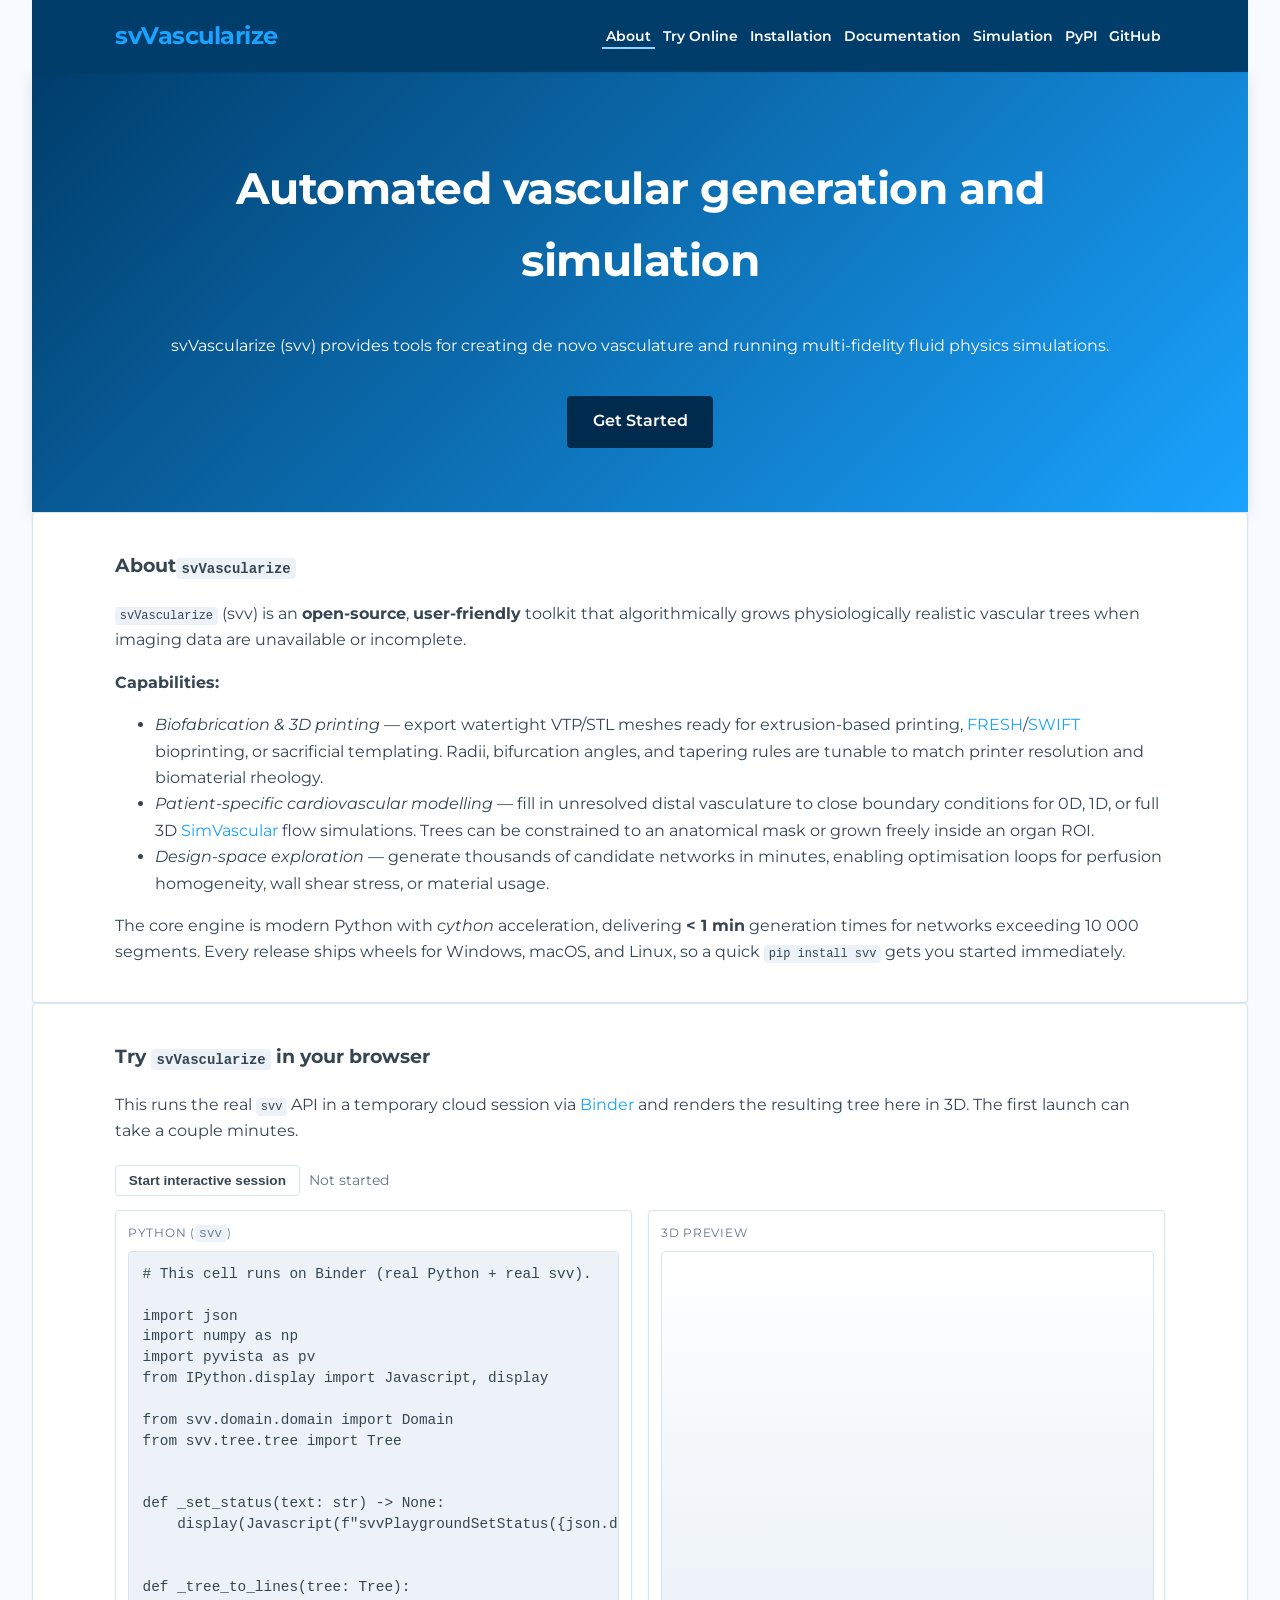
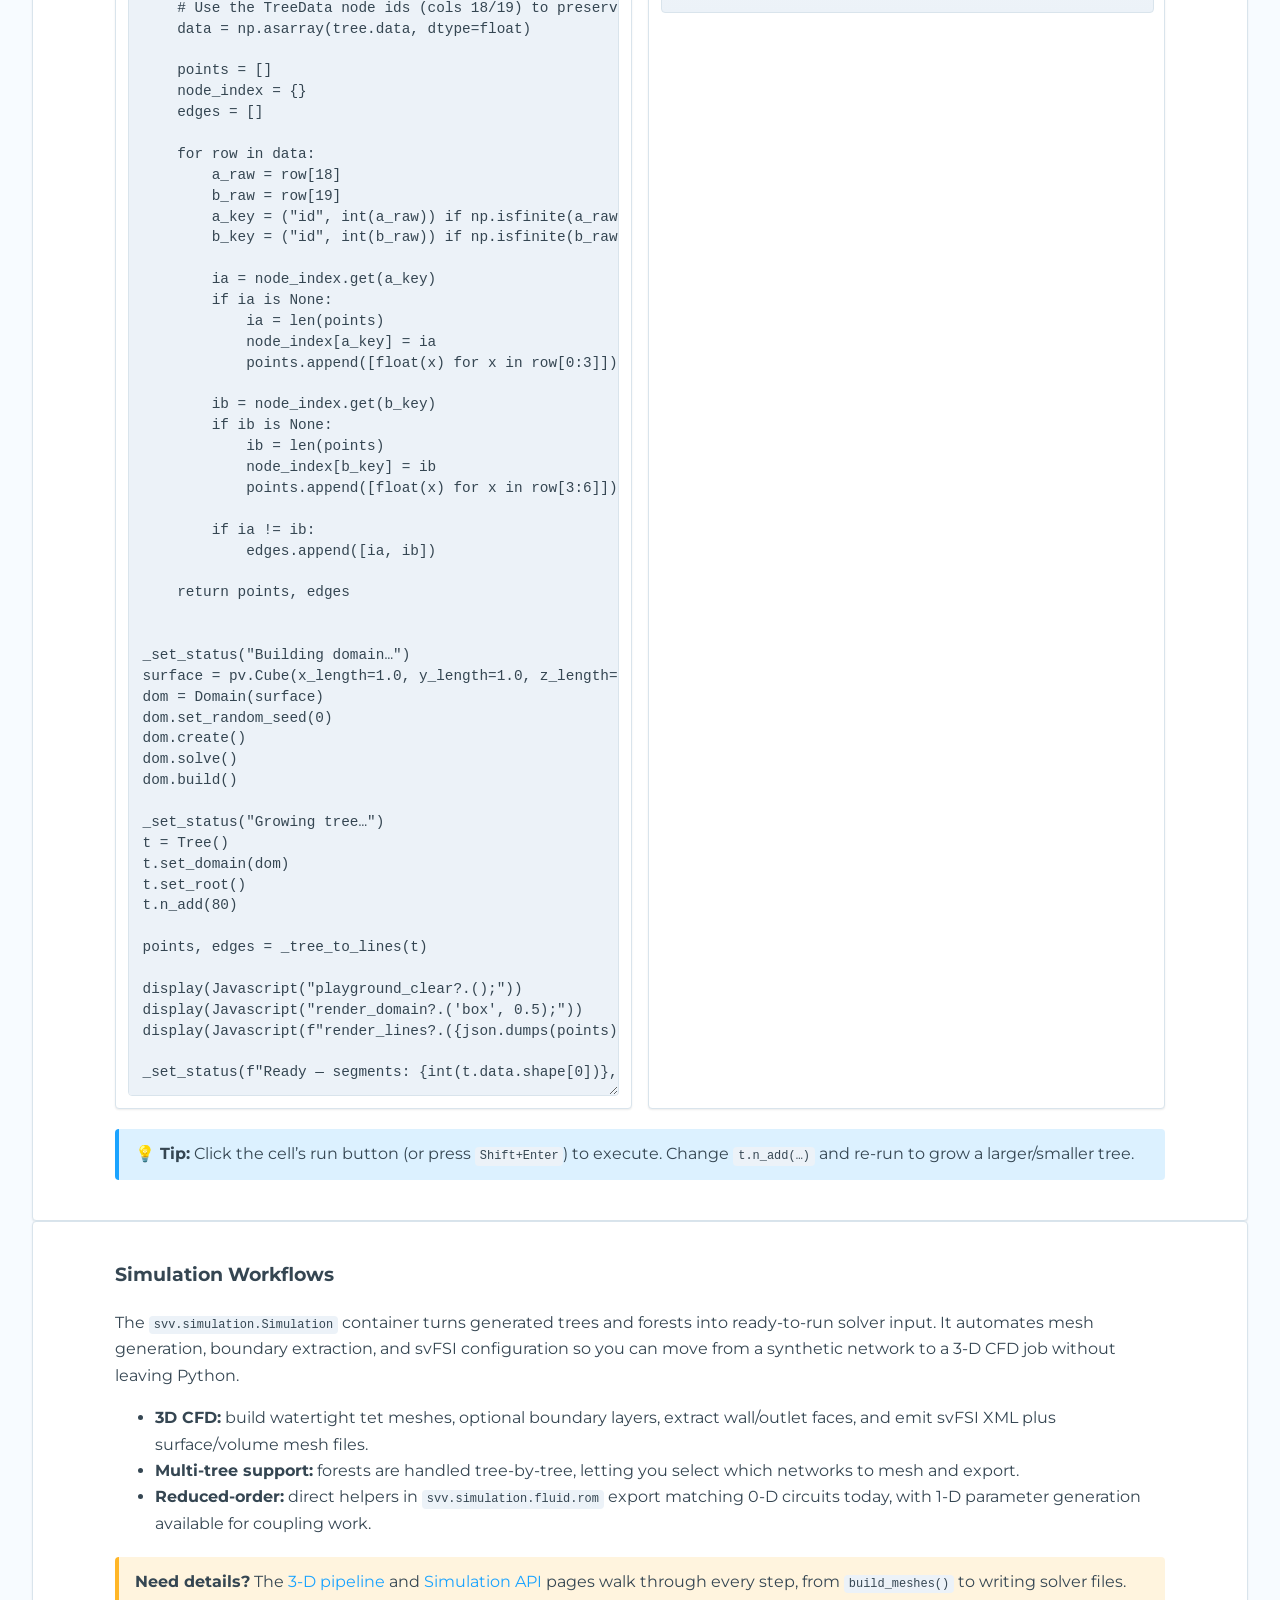
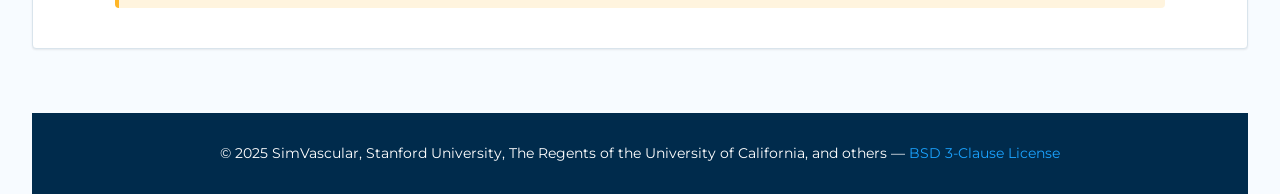
==== docs/index.html @ a95738e7 "merge: incorporate upstream SimVascular/svVascularize latest into performance branch Merges latest u" ====
<!DOCTYPE html>
<html lang="en">
<head>
  <meta charset="utf-8">
  <meta name="viewport" content="width=device-width, initial-scale=1">
  <title>svVascularize</title>
  <link href="https://fonts.googleapis.com/css?family=Montserrat:400,700" rel="stylesheet">
  <link rel="stylesheet" href="style.css">
</head>
<body>
  <header class="topnav">
    <div class="container">
      <h1><a href="index.html">svVascularize</a></h1>
      <nav>
        <a href="#about">About</a>
        <a href="#playground">Try Online</a>
        <a href="install.html">Installation</a>
        <a href="doc.html">Documentation</a>
        <a href="#simulation">Simulation</a>
        <a href="https://pypi.org/project/svv/" target="_blank">PyPI</a>
        <a href="https://github.com/SimVascular/svVascularize" target="_blank">GitHub</a>
      </nav>
    </div>
  </header>

  <section class="hero">
    <div class="container">
      <h2>Automated vascular generation and simulation</h2>
      <p>svVascularize (svv) provides tools for creating de novo vasculature and running multi-fidelity fluid physics simulations.</p>
      <a class="cta" href="https://github.com/SimVascular/svVascularize" target="_blank">Get Started</a>
    </div>
  </section>

  <section id="about" class="content">
    <div class="container">
      <h3>About<code>svVascularize</code> </h3>
      <p><code>svVascularize</code> (svv) is an <strong>open-source</strong>, <strong>user-friendly</strong> toolkit that algorithmically grows physiologically realistic vascular trees when imaging data are unavailable or incomplete.</p>
          <p><strong>Capabilities:</strong></p>
      <ul>
        <li><em>Biofabrication &amp; 3D printing</em> — export watertight VTP/STL meshes ready for extrusion-based printing, <a href="https://doi.org/10.1126/sciadv.1500758">FRESH</a>/<a href="https://doi.org/10.1126/sciadv.aaw2459">SWIFT</a> bioprinting, or sacrificial templating. Radii, bifurcation angles, and tapering rules are tunable to match printer resolution and biomaterial rheology.</li>
        <li><em>Patient-specific cardiovascular modelling</em> — fill in unresolved distal vasculature to close boundary conditions for 0D, 1D, or full 3D <a href="https://simvascular.github.io/">SimVascular</a> flow simulations. Trees can be constrained to an anatomical mask or grown freely inside an organ ROI.</li>
        <li><em>Design-space exploration</em> — generate thousands of candidate networks in minutes, enabling optimisation loops for perfusion homogeneity, wall shear stress, or material usage.</li>
      </ul>

      <p>The core engine is modern Python with <em>cython</em> acceleration, delivering <strong>&lt; 1 min</strong> generation times for networks exceeding 10 000 segments. Every release ships wheels for Windows, macOS, and Linux, so a quick <code>pip install svv</code> gets you started immediately.</p>
    </div>
  </section>

  <section id="playground" class="content">
    <div class="container">
      <h3>Try <code>svVascularize</code> in your browser</h3>
      <p>
        This runs the real <code>svv</code> API in a temporary cloud session via
        <a href="https://mybinder.org/" target="_blank" rel="noopener">Binder</a> and renders the resulting tree here in 3D.
        The first launch can take a couple minutes.
      </p>

      <div class="playground" id="svv-playground" aria-label="svVascularize browser playground">
        <div class="playground__controls">
          <button class="btn" id="svv-play-load" type="button">Start interactive session</button>
          <span class="playground__status" id="svv-play-status">Not started</span>
        </div>

        <div class="playground__grid">
          <div class="playground__panel">
            <div class="playground__label">Python (<code>svv</code>)</div>
            <div class="thebe">
              <pre data-executable="true" data-language="python" class="no-copy"># This cell runs on Binder (real Python + real svv).

import json
import numpy as np
import pyvista as pv
from IPython.display import Javascript, display

from svv.domain.domain import Domain
from svv.tree.tree import Tree


def _set_status(text: str) -&gt; None:
    display(Javascript(f"svvPlaygroundSetStatus({json.dumps(str(text))});"))


def _tree_to_lines(tree: Tree):
    # Use the TreeData node ids (cols 18/19) to preserve connectivity.
    data = np.asarray(tree.data, dtype=float)

    points = []
    node_index = {}
    edges = []

    for row in data:
        a_raw = row[18]
        b_raw = row[19]
        a_key = ("id", int(a_raw)) if np.isfinite(a_raw) else ("pt", tuple(np.round(row[0:3], 12)))
        b_key = ("id", int(b_raw)) if np.isfinite(b_raw) else ("pt", tuple(np.round(row[3:6], 12)))

        ia = node_index.get(a_key)
        if ia is None:
            ia = len(points)
            node_index[a_key] = ia
            points.append([float(x) for x in row[0:3]])

        ib = node_index.get(b_key)
        if ib is None:
            ib = len(points)
            node_index[b_key] = ib
            points.append([float(x) for x in row[3:6]])

        if ia != ib:
            edges.append([ia, ib])

    return points, edges


_set_status("Building domain…")
surface = pv.Cube(x_length=1.0, y_length=1.0, z_length=1.0)
dom = Domain(surface)
dom.set_random_seed(0)
dom.create()
dom.solve()
dom.build()

_set_status("Growing tree…")
t = Tree()
t.set_domain(dom)
t.set_root()
t.n_add(80)

points, edges = _tree_to_lines(t)

display(Javascript("playground_clear?.();"))
display(Javascript("render_domain?.('box', 0.5);"))
display(Javascript(f"render_lines?.({json.dumps(points)}, {json.dumps(edges)});"))

_set_status(f"Ready — segments: {int(t.data.shape[0])}, nodes: {len(points)}")</pre>
              <div class="thebe-output"></div>
            </div>
          </div>

          <div class="playground__panel">
            <div class="playground__label">3D Preview</div>
            <div class="playground__canvas-wrap">
              <div id="svv-play-canvas" class="playground__canvas" aria-label="3D preview"></div>
            </div>
          </div>
        </div>

        <div class="callout tip">
          <strong>Tip:</strong> Click the cell’s run button (or press <code>Shift+Enter</code>) to execute. Change <code>t.n_add(…)</code> and re-run to grow a larger/smaller tree.
        </div>
      </div>
    </div>
  </section>


  <section id="simulation" class="content">
    <div class="container">
      <h3>Simulation Workflows</h3>
      <p>The <code>svv.simulation.Simulation</code> container turns generated trees and forests into ready-to-run
        solver input. It automates mesh generation, boundary extraction, and svFSI configuration so you can move from a
        synthetic network to a 3-D CFD job without leaving Python.</p>
      <ul>
        <li><strong>3D CFD:</strong> build watertight tet meshes, optional boundary layers, extract wall/outlet faces,
          and emit svFSI XML plus surface/volume mesh files.</li>
        <li><strong>Multi-tree support:</strong> forests are handled tree-by-tree, letting you select which networks to
          mesh and export.</li>
        <li><strong>Reduced-order:</strong> direct helpers in <code>svv.simulation.fluid.rom</code> export matching 0-D
          circuits today, with 1-D parameter generation available for coupling work.</li>
      </ul>
      <div class="callout info"><strong>Need details?</strong> The <a href="pipeline.html">3-D pipeline</a> and <a href="api/simulation.html">Simulation API</a> pages walk through every step, from
        <code>build_meshes()</code> to writing solver files.</div>
    </div>
  </section>


  <footer>
    <div class="container">
      <p>&copy; 2025 SimVascular, Stanford University, The Regents of the University of California, and others —
      <a href="https://opensource.org/license/BSD-3-Clause">BSD 3-Clause License</a><br></p>
    </div>
  </footer>

  <script defer src="script.js"></script>
  <script type="module" src="playground.js"></script>
</body>
</html>
---- docs/style.css ----
/* =====================
   GLOBAL THEME & TOKENS
   ===================== */
:root {
  /*  SimVascular blues  */
  --clr-primary-900: #002B4C;
  --clr-primary-700: #003d6b;
  --clr-primary-600: #00548b;
  --clr-primary-400: #1aa3ff;
  --clr-primary-200: #8dd6ff;

  /* Greys / surfaces */
  --clr-grey-700: #354652;
  --clr-grey-500: #5f7485;
  --clr-grey-300: #d9e4ec;
  --clr-grey-100: #ecf2f8;

  /* Accents */
  --clr-warning: #ffb627;
  --clr-danger:  #ff6b6b;
  --clr-success: #2ecc71;

  /* Backgrounds */
  --clr-bg:      #f7fbff;
  --clr-surface: #ffffff;

  /* Typography & radius */
  --font-sans: 'Montserrat','Helvetica Neue',Helvetica,Arial,sans-serif;
  --radius-sm: 4px;
  --radius-md: 8px;

  /* Shadows */
  --shadow-sm: 0 1px 2px rgba(0,0,0,.08);
  --shadow-md: 0 4px 14px rgba(0,0,0,.1);

  /* Motion */
  --ease-fast: .15s ease-in-out;
}

/* =======  GLOBAL  ======= */
html { scroll-behavior: smooth; }
body {
  margin: 0;
  font-family: var(--font-sans);
  color: var(--clr-grey-700);
  background-color: var(--clr-bg);
  line-height: 1.65;
  -webkit-font-smoothing: antialiased;
}

.container { width: 92%; max-width: 1050px; margin-inline: auto; }

a {
  color: var(--clr-primary-400);
  text-decoration: none;
  transition: color var(--ease-fast);
}
a:hover, a:focus { color: var(--clr-primary-200); }

/* =======  NAVIGATION  ======= */
.topnav {
  position: sticky;
  top: 0;
  z-index: 1000;
  background-color: var(--clr-primary-700);
  color: var(--clr-surface);
  box-shadow: var(--shadow-sm);
  transition: background-color var(--ease-fast), box-shadow var(--ease-fast);
}
.topnav .container {
  display: flex;
  align-items: center;
  justify-content: space-between;
  padding: 1rem 0;
}
.topnav h1 { font-size: 1.5rem; margin: 0; letter-spacing: -.5px; }

.topnav nav ul {
  display: flex;
  gap: 0.85rem;
  margin: 0;
  padding: 0;
  list-style: none;
  flex-wrap: wrap;
}
.topnav nav a {
  color: var(--clr-surface);
  font-size: .9rem;
  font-weight: 600;
  position: relative;
  padding: 0 .25rem;
}
.topnav nav a::after {
  content: "";
  position: absolute;
  left: 0; right: 0; bottom: -4px;
  height: 2px;
  background: var(--clr-primary-200);
  transform: scaleX(0);
  transform-origin: left;
  transition: transform var(--ease-fast);
}
.topnav nav a:hover::after,
.topnav nav a:focus::after,
.topnav nav a.active::after {
  transform: scaleX(1);
}

/* Shrink effect when scrolling */
.topnav.scrolled { box-shadow: var(--shadow-md); background-color: var(--clr-primary-900); }

/* =======  HERO  ======= */
.hero {
  background: linear-gradient(135deg,var(--clr-primary-700) 0%,var(--clr-primary-400) 100%);
  color: var(--clr-surface);
  text-align: center;
  padding: 5rem 1rem 4rem;
  box-shadow: var(--shadow-md);
}
.hero h2 { font-size: 2.25rem; margin-top: 0; letter-spacing: -.5px; }

.cta {
  display: inline-block;
  margin-top: 1.25rem;
  padding: .8rem 1.6rem;
  background-color: var(--clr-primary-900);
  color: var(--clr-surface);
  font-weight: 600;
  border-radius: var(--radius-sm);
  transition: transform var(--ease-fast), background-color var(--ease-fast);
}
.cta:hover, .cta:focus { transform: translateY(-2px); background-color: var(--clr-primary-600); }

/* =======  CONTENT  ======= */
.content { padding: 2rem 0; }
main h2 {
  color: var(--clr-primary-700);
  border-bottom: 2px solid var(--clr-primary-400);
  padding-bottom: .3rem;
  margin-top: 3rem;
}

.figure-center {
  margin: 1rem 0;
  text-align: center;
}

.figure-center img {
  max-width: 100%;
  display: block;
  margin: 0 auto;
}

.figure-center figcaption {
  margin-top: 0.5rem;
  font-size: 0.85rem;
  color: var(--clr-grey-500);
}

/* Full-width blocks */
pre {
  background: var(--clr-grey-100);               /* light grey fill   */
  border: 1px solid var(--clr-grey-300);         /* subtle border     */
  border-left: 4px solid var(--clr-primary-400); /* blue accent bar   */
  border-radius: var(--radius-sm);
  margin: 1.5rem 0;
  padding: 1rem 1rem 1rem 1.25rem;               /* room after accent */
  overflow-x: auto;
  font-size: .9rem;
  line-height: 1.45;
  tab-size: 2;
  position: relative;                            /* for “Copy” badge  */
}

/* Remove the grey fill inside <code> so we don’t double up */
pre code { background: transparent; padding: 0; }

/* Inline <code> bits still get a pill background */
code {
  background: var(--clr-grey-100);
  padding: .18em .4em;
  border-radius: var(--radius-sm);
  font-size: .92em;
}

/* —— Copy-to-clipboard badge (appears on hover) —— */
pre[data-copy]::after {
  content: "Copy";                       /* ← plain quotes */
  font-size: .73rem;
  text-transform: uppercase;
  letter-spacing: .04em;
  background: var(--clr-primary-400);
  color: #fff;
  padding: .15rem .55rem;
  border-radius: var(--radius-sm);
  position: absolute;
  top: .55rem;
  right: .6rem;
  opacity: 0;
  transition: opacity var(--ease-fast);
  cursor: pointer;
}

pre[data-copy]:hover::after {
  opacity: 1;
}

/* Flash “Copied!” feedback */
pre.copied::after { content: "Copied!"; background: var(--clr-success); }

/* ─── Prism.js syntax colours (Python) ─────────────────────────── */
code[class*="language-"],
pre[class*="language-"] {
  color: var(--clr-grey-700);
  background: var(--clr-grey-100);
  text-shadow: none;
  font-family: Consolas, monospace;
}

.token.comment,
.token.prolog,
.token.doctype,
.token.cdata { color: #6a737d; font-style: italic; }

.token.keyword,
.token.boolean,
.token.selector,
.token.attr-name { color: #d73a49; }

.token.string,
.token.char,
.token.builtin { color: #032f62; }

.token.number,
.token.constant { color: #005cc5; }

.token.operator,
.token.punctuation { color: #24292e; }

.token.function { color: #6f42c1; }

.token.class-name { color: #e36209; }

.token.variable { color: #e36209; }

.token.deleted { background: #ffeef0; }
.token.inserted { background: #e6ffed; }

/* tables */
table { border-collapse: collapse; margin: 1.2rem 0; width: 100%; }
th, td { border: 1px solid var(--clr-grey-300); padding: .55rem; text-align: left; font-size: .95rem; }
th { background: var(--clr-grey-100); color: var(--clr-grey-700); }

/* small UI icons (used in gui docs) */
.icon {
  width: 22px;
  height: 22px;
  vertical-align: middle;
  display: inline-block;
}

/* callouts */
.callout {
  border-left: 4px solid var(--clr-warning);
  background: rgba(255,182,39,.15);
  padding: .75rem 1rem;
  margin: 1.25rem 0;
  border-radius: var(--radius-sm);
}

/* ─── TIP CALLOUT (blue variant of .callout) ─────────────────── */
.callout.tip {
  border-left-color: var(--clr-primary-400);          /* blue bar */
  background: rgba(26,163,255,.15);                   /* faint blue fill */
}
.callout.tip::before {
  content: "💡  ";                                    /* light-bulb icon */
  font-weight: 700;
}

/* ─── WARNING CALLOUT ──────────────────────────────────────────── */
.callout.warning {
  border-left-color: var(--clr-danger);          /* red bar          */
  background: rgba(255,107,107,.15);             /* faint red fill   */
}

/* =======  FOOTER  ======= */
footer {
  background-color: var(--clr-primary-900);
  color: var(--clr-surface);
  text-align: center;
  padding: 1rem 0;
  font-size: .85rem;
  margin-top: 4rem;
}

/* =======  RESPONSIVE  ======= */
@media (min-width: 800px) {
  body { padding: 0 2rem; }
  .hero h2 { font-size: 2.75rem; }
}


/* --- Appended by API reference integration --- */

/* =====================
   API REFERENCE LAYOUT
   ===================== */

/* Header (maps our .site-header to the existing .topnav look & feel) */
.site-header {
  position: sticky;
  top: 0;
  z-index: 1000;
  background-color: var(--clr-primary-700);
  color: var(--clr-surface);
  box-shadow: var(--shadow-sm);
  transition: background-color var(--ease-fast), box-shadow var(--ease-fast);
}
.site-header .header-inner {
  display: flex;
  align-items: center;
  justify-content: space-between;
  padding: 0.9rem 0;
}
.site-header .brand {
  color: var(--clr-surface);
  font-weight: 700;
  letter-spacing: -.3px;
}
.site-header .primary-nav a {
  color: var(--clr-surface);
  font-weight: 600;
  margin-left: 1rem;
  position: relative;
}
.site-header .primary-nav a::after {
  content: "";
  position: absolute;
  left: 0; right: 0; bottom: -6px;
  height: 2px;
  background: var(--clr-primary-200);
  transform: scaleX(0);
  transform-origin: left;
  transition: transform var(--ease-fast);
}
.site-header .primary-nav a:hover::after,
.site-header .primary-nav a:focus::after,
.site-header .primary-nav a.active::after {
  transform: scaleX(1);
}

/* Grid layout: left nav / content / right toc */
.doc-grid {
  display: grid;
  grid-template-columns: 260px 1fr 260px;
  gap: 2rem;
  padding: 1.5rem 0 0;
}
.sidebar { position: sticky; top: 5.5rem; align-self: start; }
.sidebar .sidebar-title { margin: 0 0 .5rem; font-size: 0.95rem; text-transform: uppercase; letter-spacing: .06em; color: var(--clr-grey-500); }
.sidebar .sidebar-section {
  background: var(--clr-surface);
  border: 1px solid var(--clr-grey-300);
  border-radius: var(--radius-sm);
  box-shadow: var(--shadow-sm);
  padding: 0.75rem 0.85rem;
}
.left-nav .toc, .on-this-page .toc {
  margin: 0;
  padding-left: 1rem;
}
.left-nav .toc ol, .on-this-page .toc ol { list-style: none; margin: 0; padding-left: 0; }
.left-nav .toc li, .on-this-page .toc li { margin: .25rem 0; }
.left-nav .toc a, .on-this-page .toc a {
  color: var(--clr-grey-700);
  font-size: .92rem;
}
.left-nav .toc a.active, .on-this-page .toc a.active { color: var(--clr-primary-600); font-weight: 700; }

/* Content area */
.content {
  background: var(--clr-surface);
  border: 1px solid var(--clr-grey-300);
  border-radius: var(--radius-sm);
  box-shadow: var(--shadow-sm);
  padding: 1.25rem 1.25rem;
}
.doc-header h1 { margin-top: 0; }
.muted { color: var(--clr-grey-500); font-size: 0.9rem; }

/* Autosummary table */
.api-table { border-collapse: collapse; width: 100%; margin: 1rem 0 1.5rem; }
.api-table thead th {
  position: sticky;
  top: 0;
  background: var(--clr-grey-100);
  z-index: 1;
}
.api-table th, .api-table td { border: 1px solid var(--clr-grey-300); padding: .5rem .6rem; }
.api-table tbody tr:nth-child(even) { background: rgba(0,0,0,.015); }

/* Signature blocks & field lists */
.sig { font-family: Consolas, monospace; font-weight: 600; }
.field-list { column-gap: 2rem; }
.field-list dt { font-weight: 700; }
.field-list dd { margin: 0 0 .6rem 0; color: var(--clr-grey-700); }

/* Admonitions (SciPy-like) */
.admonition {
  border-left: 4px solid var(--clr-grey-300);
  background: var(--clr-grey-100);
  padding: .75rem 1rem;
  margin: 1.25rem 0;
  border-radius: var(--radius-sm);
}
.admonition p { margin: 0; }
.admonition.info { border-left-color: var(--clr-primary-400); background: rgba(26,163,255,.12); }
.admonition.warning { border-left-color: var(--clr-danger); background: rgba(255,107,107,.12); }
.admonition.note { border-left-color: var(--clr-warning); background: rgba(255,182,39,.12); }
.admonition.seealso { border-left-color: var(--clr-success); background: rgba(46,204,113,.12); }

/* Heading anchor permalink */
.anchor {
  margin-left: .3rem;
  opacity: 0;
  text-decoration: none;
  font-weight: 700;
}
.content h2:hover .anchor,
.content h3:hover .anchor,
.content h4:hover .anchor { opacity: .8; }

/* Code blocks: add space for copy badge */
pre[data-copy] { cursor: pointer; }
pre[data-copy]::after { right: .75rem; top: .5rem; }

/* Responsive collapse */
@media (max-width: 1100px) {
  .doc-grid { grid-template-columns: 220px 1fr; }
  .on-this-page { display: none; }
}
@media (max-width: 800px) {
  .doc-grid { grid-template-columns: 1fr; }
  .left-nav { display: none; }
  .content { padding: 1rem; }
}

/* =====================
   HOME PAGE PLAYGROUND
   ===================== */
.btn {
  appearance: none;
  border: 1px solid var(--clr-grey-300);
  background: var(--clr-surface);
  color: var(--clr-grey-700);
  border-radius: var(--radius-sm);
  padding: .45rem .8rem;
  font-weight: 700;
  font-size: .85rem;
  cursor: pointer;
  transition: transform var(--ease-fast), background-color var(--ease-fast), border-color var(--ease-fast);
}
.btn:hover,
.btn:focus {
  transform: translateY(-1px);
  border-color: var(--clr-primary-200);
}
.btn:disabled {
  opacity: .55;
  cursor: not-allowed;
  transform: none;
}

.playground {
  margin-top: 1.25rem;
}
.playground__controls {
  display: flex;
  flex-wrap: wrap;
  gap: .6rem;
  align-items: center;
  margin-bottom: .85rem;
}
.playground__status {
  color: var(--clr-grey-500);
  font-size: .9rem;
}

.playground__grid {
  display: grid;
  grid-template-columns: 1fr 1fr;
  gap: 1rem;
}
.playground__panel {
  border: 1px solid var(--clr-grey-300);
  border-radius: var(--radius-sm);
  background: var(--clr-surface);
  box-shadow: var(--shadow-sm);
  padding: .75rem;
  min-width: 0;
}
.playground__label {
  font-size: .78rem;
  text-transform: uppercase;
  letter-spacing: .06em;
  color: var(--clr-grey-500);
  margin-bottom: .45rem;
}

.playground__editor,
.playground pre[data-executable],
.playground .CodeMirror {
  width: 100%;
  min-height: 360px;
  resize: vertical;
  font-family: Consolas, ui-monospace, SFMono-Regular, Menlo, Monaco, "Liberation Mono", monospace;
  font-size: .9rem;
  line-height: 1.45;
  background: var(--clr-grey-100);
  border: 1px solid var(--clr-grey-300);
  border-radius: var(--radius-sm);
  padding: .75rem .85rem;
  box-sizing: border-box;
  outline: none;
}

.playground pre[data-executable] {
  margin: 0;
  overflow: auto;
  white-space: pre;
}

.playground__editor:focus,
.playground .CodeMirror-focused {
  border-color: var(--clr-primary-200);
  box-shadow: 0 0 0 3px rgba(26,163,255,.15);
}

.playground .CodeMirror {
  padding: 0;
}
.playground .CodeMirror-scroll {
  min-height: 360px;
}

.playground .thebe-output {
  display: none;
}

.playground .thebe-output.has-content {
  display: block;
  margin-top: .75rem;
  background: var(--clr-grey-100);
  border: 1px solid var(--clr-grey-300);
  border-radius: var(--radius-sm);
  padding: .75rem .85rem;
  max-height: 240px;
  overflow: auto;
  font-size: .85rem;
  line-height: 1.35;
}

.playground__canvas-wrap {
  width: 100%;
  height: 360px;
  border: 1px solid var(--clr-grey-300);
  border-radius: var(--radius-sm);
  background: linear-gradient(180deg, #ffffff 0%, var(--clr-grey-100) 100%);
  overflow: hidden;
}
.playground__canvas {
  width: 100%;
  height: 100%;
  display: block;
  position: relative;
}

@media (max-width: 900px) {
  .playground__grid { grid-template-columns: 1fr; }
  .playground__editor, .playground pre[data-executable], .playground .CodeMirror, .playground__canvas-wrap { min-height: 320px; height: 320px; }
  .playground .CodeMirror-scroll { min-height: 320px; }
}
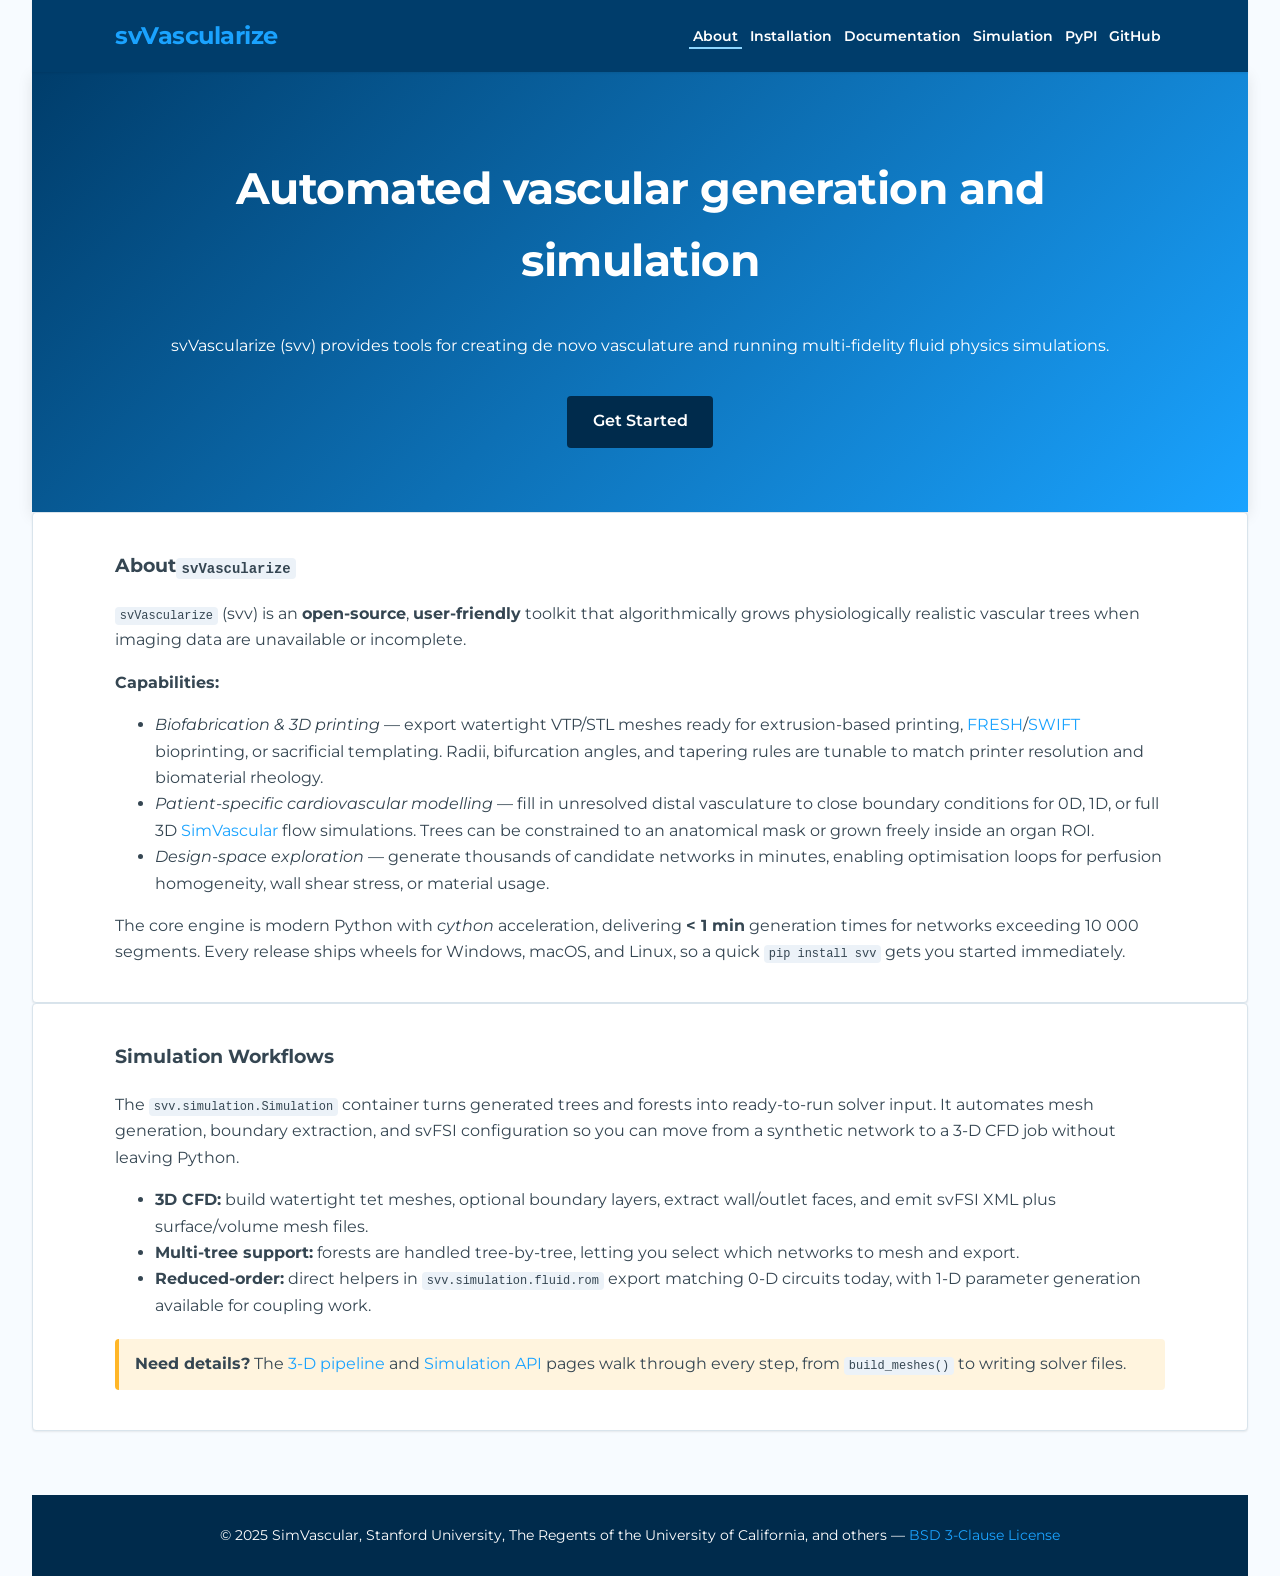
==== commit ce488ee5: "remove playground" ====
--- a/docs/index.html
+++ b/docs/index.html
@@ -13,7 +13,6 @@
       <h1><a href="index.html">svVascularize</a></h1>
       <nav>
         <a href="#about">About</a>
-        <a href="#playground">Try Online</a>
         <a href="install.html">Installation</a>
         <a href="doc.html">Documentation</a>
         <a href="#simulation">Simulation</a>
@@ -46,113 +45,6 @@
     </div>
   </section>
 
-  <section id="playground" class="content">
-    <div class="container">
-      <h3>Try <code>svVascularize</code> in your browser</h3>
-      <p>
-        This runs the real <code>svv</code> API in a temporary cloud session via
-        <a href="https://mybinder.org/" target="_blank" rel="noopener">Binder</a> and renders the resulting tree here in 3D.
-        The first launch can take a couple minutes.
-      </p>
-
-      <div class="playground" id="svv-playground" aria-label="svVascularize browser playground">
-        <div class="playground__controls">
-          <button class="btn" id="svv-play-load" type="button">Start interactive session</button>
-          <span class="playground__status" id="svv-play-status">Not started</span>
-        </div>
-
-        <div class="playground__grid">
-          <div class="playground__panel">
-            <div class="playground__label">Python (<code>svv</code>)</div>
-            <div class="thebe">
-              <pre data-executable="true" data-language="python" class="no-copy"># This cell runs on Binder (real Python + real svv).
-
-import json
-import numpy as np
-import pyvista as pv
-from IPython.display import Javascript, display
-
-from svv.domain.domain import Domain
-from svv.tree.tree import Tree
-
-
-def _set_status(text: str) -&gt; None:
-    display(Javascript(f"svvPlaygroundSetStatus({json.dumps(str(text))});"))
-
-
-def _tree_to_lines(tree: Tree):
-    # Use the TreeData node ids (cols 18/19) to preserve connectivity.
-    data = np.asarray(tree.data, dtype=float)
-
-    points = []
-    node_index = {}
-    edges = []
-
-    for row in data:
-        a_raw = row[18]
-        b_raw = row[19]
-        a_key = ("id", int(a_raw)) if np.isfinite(a_raw) else ("pt", tuple(np.round(row[0:3], 12)))
-        b_key = ("id", int(b_raw)) if np.isfinite(b_raw) else ("pt", tuple(np.round(row[3:6], 12)))
-
-        ia = node_index.get(a_key)
-        if ia is None:
-            ia = len(points)
-            node_index[a_key] = ia
-            points.append([float(x) for x in row[0:3]])
-
-        ib = node_index.get(b_key)
-        if ib is None:
-            ib = len(points)
-            node_index[b_key] = ib
-            points.append([float(x) for x in row[3:6]])
-
-        if ia != ib:
-            edges.append([ia, ib])
-
-    return points, edges
-
-
-_set_status("Building domain…")
-surface = pv.Cube(x_length=1.0, y_length=1.0, z_length=1.0)
-dom = Domain(surface)
-dom.set_random_seed(0)
-dom.create()
-dom.solve()
-dom.build()
-
-_set_status("Growing tree…")
-t = Tree()
-t.set_domain(dom)
-t.set_root()
-t.n_add(80)
-
-points, edges = _tree_to_lines(t)
-
-display(Javascript("playground_clear?.();"))
-display(Javascript("render_domain?.('box', 0.5);"))
-display(Javascript(f"render_lines?.({json.dumps(points)}, {json.dumps(edges)});"))
-
-_set_status(f"Ready — segments: {int(t.data.shape[0])}, nodes: {len(points)}")</pre>
-              <div class="thebe-output"></div>
-            </div>
-          </div>
-
-          <div class="playground__panel">
-            <div class="playground__label">3D Preview</div>
-            <div class="playground__canvas-wrap">
-              <div id="svv-play-canvas" class="playground__canvas" aria-label="3D preview"></div>
-            </div>
-          </div>
-        </div>
-
-        <div class="callout tip">
-          <strong>Tip:</strong> Click the cell’s run button (or press <code>Shift+Enter</code>) to execute. Change <code>t.n_add(…)</code> and re-run to grow a larger/smaller tree.
-        </div>
-      </div>
-    </div>
-  </section>
-
-
   <section id="simulation" class="content">
     <div class="container">
       <h3>Simulation Workflows</h3>
@@ -181,6 +73,5 @@
   </footer>
 
   <script defer src="script.js"></script>
-  <script type="module" src="playground.js"></script>
 </body>
 </html>
--- a/docs/style.css
+++ b/docs/style.css
@@ -445,139 +445,3 @@
   .left-nav { display: none; }
   .content { padding: 1rem; }
 }
-
-/* =====================
-   HOME PAGE PLAYGROUND
-   ===================== */
-.btn {
-  appearance: none;
-  border: 1px solid var(--clr-grey-300);
-  background: var(--clr-surface);
-  color: var(--clr-grey-700);
-  border-radius: var(--radius-sm);
-  padding: .45rem .8rem;
-  font-weight: 700;
-  font-size: .85rem;
-  cursor: pointer;
-  transition: transform var(--ease-fast), background-color var(--ease-fast), border-color var(--ease-fast);
-}
-.btn:hover,
-.btn:focus {
-  transform: translateY(-1px);
-  border-color: var(--clr-primary-200);
-}
-.btn:disabled {
-  opacity: .55;
-  cursor: not-allowed;
-  transform: none;
-}
-
-.playground {
-  margin-top: 1.25rem;
-}
-.playground__controls {
-  display: flex;
-  flex-wrap: wrap;
-  gap: .6rem;
-  align-items: center;
-  margin-bottom: .85rem;
-}
-.playground__status {
-  color: var(--clr-grey-500);
-  font-size: .9rem;
-}
-
-.playground__grid {
-  display: grid;
-  grid-template-columns: 1fr 1fr;
-  gap: 1rem;
-}
-.playground__panel {
-  border: 1px solid var(--clr-grey-300);
-  border-radius: var(--radius-sm);
-  background: var(--clr-surface);
-  box-shadow: var(--shadow-sm);
-  padding: .75rem;
-  min-width: 0;
-}
-.playground__label {
-  font-size: .78rem;
-  text-transform: uppercase;
-  letter-spacing: .06em;
-  color: var(--clr-grey-500);
-  margin-bottom: .45rem;
-}
-
-.playground__editor,
-.playground pre[data-executable],
-.playground .CodeMirror {
-  width: 100%;
-  min-height: 360px;
-  resize: vertical;
-  font-family: Consolas, ui-monospace, SFMono-Regular, Menlo, Monaco, "Liberation Mono", monospace;
-  font-size: .9rem;
-  line-height: 1.45;
-  background: var(--clr-grey-100);
-  border: 1px solid var(--clr-grey-300);
-  border-radius: var(--radius-sm);
-  padding: .75rem .85rem;
-  box-sizing: border-box;
-  outline: none;
-}
-
-.playground pre[data-executable] {
-  margin: 0;
-  overflow: auto;
-  white-space: pre;
-}
-
-.playground__editor:focus,
-.playground .CodeMirror-focused {
-  border-color: var(--clr-primary-200);
-  box-shadow: 0 0 0 3px rgba(26,163,255,.15);
-}
-
-.playground .CodeMirror {
-  padding: 0;
-}
-.playground .CodeMirror-scroll {
-  min-height: 360px;
-}
-
-.playground .thebe-output {
-  display: none;
-}
-
-.playground .thebe-output.has-content {
-  display: block;
-  margin-top: .75rem;
-  background: var(--clr-grey-100);
-  border: 1px solid var(--clr-grey-300);
-  border-radius: var(--radius-sm);
-  padding: .75rem .85rem;
-  max-height: 240px;
-  overflow: auto;
-  font-size: .85rem;
-  line-height: 1.35;
-}
-
-.playground__canvas-wrap {
-  width: 100%;
-  height: 360px;
-  border: 1px solid var(--clr-grey-300);
-  border-radius: var(--radius-sm);
-  background: linear-gradient(180deg, #ffffff 0%, var(--clr-grey-100) 100%);
-  overflow: hidden;
-}
-.playground__canvas {
-  width: 100%;
-  height: 100%;
-  display: block;
-  position: relative;
-}
-
-@media (max-width: 900px) {
-  .playground__grid { grid-template-columns: 1fr; }
-  .playground__editor, .playground pre[data-executable], .playground .CodeMirror, .playground__canvas-wrap { min-height: 320px; height: 320px; }
-  .playground .CodeMirror-scroll { min-height: 320px; }
-}
